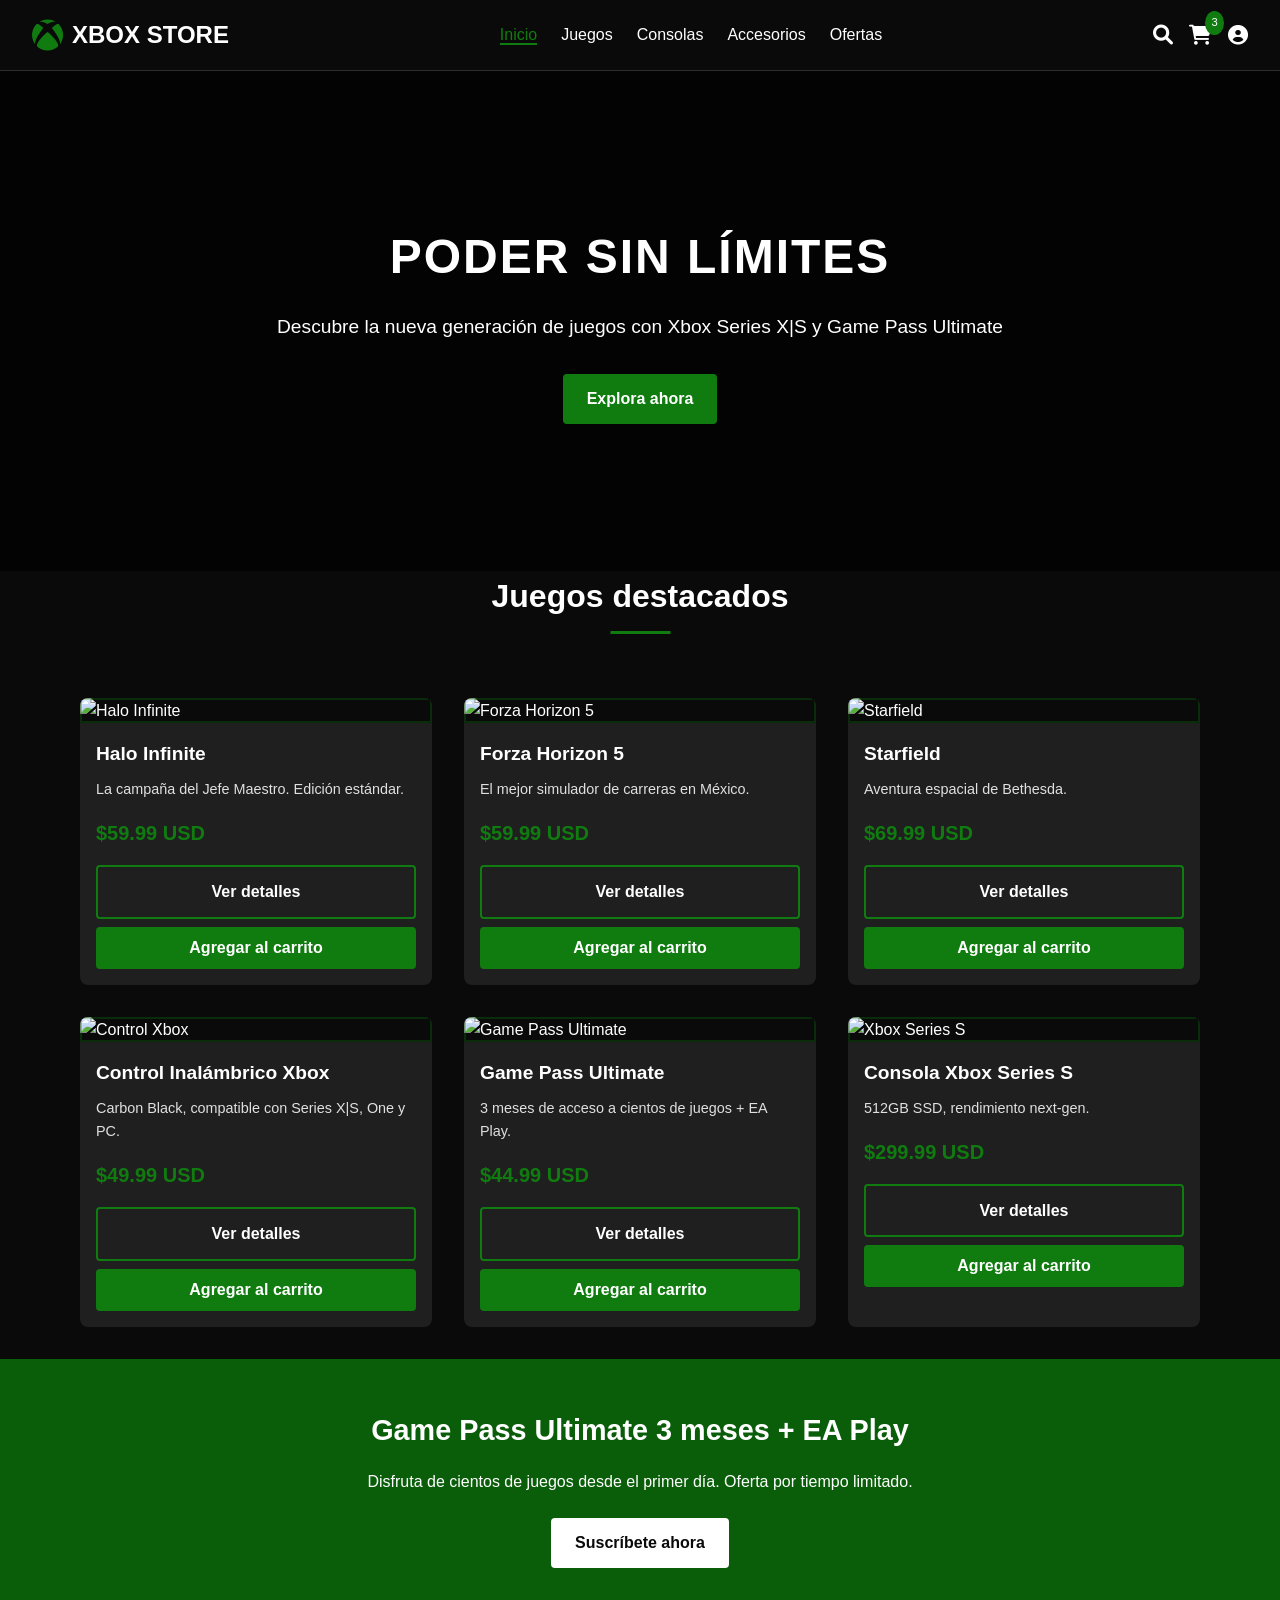
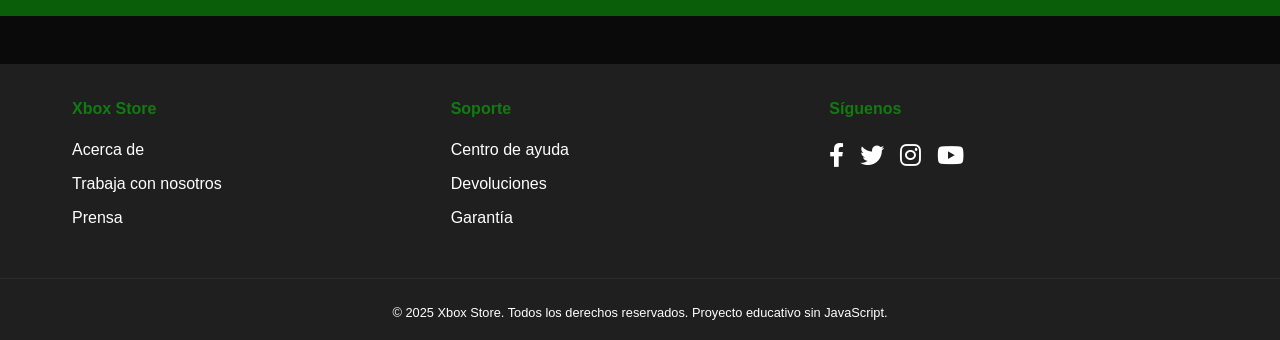
==== index.html @ f1bf9162 "rename Index.html to index.html" ====
<!DOCTYPE html>
<html lang="es">
<head>
    <meta charset="UTF-8">
    <meta name="viewport" content="width=device-width, initial-scale=1.0, user-scalable=yes">
    <title>Xbox Store | Inicio</title>
    <link rel="stylesheet" href="https://cdnjs.cloudflare.com/ajax/libs/font-awesome/6.0.0-beta3/css/all.min.css">
    <link rel="stylesheet" href="css/style.css">
</head>
<body>
    <header class="header">
        <div class="header__container">
            <div class="header__logo">
                <a href="index.html" class="logo-link">
                    <i class="fab fa-xbox"></i>
                    <span class="logo-text">XBOX STORE</span>
                </a>
            </div>
            <nav class="nav">
                <ul class="nav__list">
                    <li class="nav__item"><a href="index.html" class="nav__link nav__link--active">Inicio</a></li>
                    <li class="nav__item"><a href="juegos.html" class="nav__link">Juegos</a></li>
                    <li class="nav__item"><a href="consolas.html" class="nav__link">Consolas</a></li>
                    <li class="nav__item"><a href="accesorios.html" class="nav__link">Accesorios</a></li>
                    <li class="nav__item"><a href="ofertas.html" class="nav__link">Ofertas</a></li>
                </ul>
            </nav>
            <div class="header__actions">
                <a href="#" class="header__icon" aria-label="Buscar"><i class="fas fa-search"></i></a>
                <a href="carrito.html" class="header__icon header__cart" aria-label="Carrito">
                    <i class="fas fa-shopping-cart"></i>
                    <span class="cart-badge">3</span>
                </a>
                <a href="perfil.html" class="header__icon" aria-label="Mi perfil">
                    <i class="fas fa-user-circle"></i>
                </a>
            </div>
        </div>
    </header>

    <section class="hero">
        <div class="hero__content">
            <h1 class="hero__title">PODER SIN LÍMITES</h1>
            <p class="hero__subtitle">Descubre la nueva generación de juegos con Xbox Series X|S y Game Pass Ultimate</p>
            <a href="#" class="btn btn--primary">Explora ahora</a>
        </div>
    </section>

    <section class="featured">
        <div class="container">
            <h2 class="section-title">Juegos destacados</h2>
            <div class="product-grid">
                <!-- Producto 1: Halo Infinite -->
                <div class="product-card">
                    <div class="product-card__image">
                        <img src="https://placehold.co/300x400/107C10/white?text=HALO+INFINITE&font=montserrat" alt="Halo Infinite">
                    </div>
                    <div class="product-card__info">
                        <h3 class="product-card__title">Halo Infinite</h3>
                        <p class="product-card__description">La campaña del Jefe Maestro. Edición estándar.</p>
                        <div class="product-card__price">$59.99 USD</div>
                        <a href="producto.html" class="btn btn--secondary btn--block">Ver detalles</a>
                        <button class="btn btn--primary btn--block add-to-cart">Agregar al carrito</button>
                    </div>
                </div>
                <!-- Producto 2: Forza Horizon 5 -->
                <div class="product-card">
                    <div class="product-card__image">
                        <img src="https://placehold.co/300x400/107C10/white?text=FORZA+HORIZON+5&font=montserrat" alt="Forza Horizon 5">
                    </div>
                    <div class="product-card__info">
                        <h3 class="product-card__title">Forza Horizon 5</h3>
                        <p class="product-card__description">El mejor simulador de carreras en México.</p>
                        <div class="product-card__price">$59.99 USD</div>
                        <a href="producto.html" class="btn btn--secondary btn--block">Ver detalles</a>
                        <button class="btn btn--primary btn--block add-to-cart">Agregar al carrito</button>
                    </div>
                </div>
                <!-- Producto 3: Starfield -->
                <div class="product-card">
                    <div class="product-card__image">
                        <img src="https://placehold.co/300x400/107C10/white?text=STARFIELD&font=montserrat" alt="Starfield">
                    </div>
                    <div class="product-card__info">
                        <h3 class="product-card__title">Starfield</h3>
                        <p class="product-card__description">Aventura espacial de Bethesda.</p>
                        <div class="product-card__price">$69.99 USD</div>
                        <a href="producto.html" class="btn btn--secondary btn--block">Ver detalles</a>
                        <button class="btn btn--primary btn--block add-to-cart">Agregar al carrito</button>
                    </div>
                </div>
                <!-- Producto 4: Control Xbox -->
                <div class="product-card">
                    <div class="product-card__image">
                        <img src="https://placehold.co/300x400/107C10/white?text=XBOX+CONTROL&font=montserrat" alt="Control Xbox">
                    </div>
                    <div class="product-card__info">
                        <h3 class="product-card__title">Control Inalámbrico Xbox</h3>
                        <p class="product-card__description">Carbon Black, compatible con Series X|S, One y PC.</p>
                        <div class="product-card__price">$49.99 USD</div>
                        <a href="producto.html" class="btn btn--secondary btn--block">Ver detalles</a>
                        <button class="btn btn--primary btn--block add-to-cart">Agregar al carrito</button>
                    </div>
                </div>
                <!-- Producto 5: Game Pass Ultimate -->
                <div class="product-card">
                    <div class="product-card__image">
                        <img src="https://placehold.co/300x400/107C10/white?text=GAME+PASS+ULTIMATE&font=montserrat" alt="Game Pass Ultimate">
                    </div>
                    <div class="product-card__info">
                        <h3 class="product-card__title">Game Pass Ultimate</h3>
                        <p class="product-card__description">3 meses de acceso a cientos de juegos + EA Play.</p>
                        <div class="product-card__price">$44.99 USD</div>
                        <a href="producto.html" class="btn btn--secondary btn--block">Ver detalles</a>
                        <button class="btn btn--primary btn--block add-to-cart">Agregar al carrito</button>
                    </div>
                </div>
                <!-- Producto 6: Xbox Series S -->
                <div class="product-card">
                    <div class="product-card__image">
                        <img src="https://placehold.co/300x400/107C10/white?text=XBOX+SERIES+S&font=montserrat" alt="Xbox Series S">
                    </div>
                    <div class="product-card__info">
                        <h3 class="product-card__title">Consola Xbox Series S</h3>
                        <p class="product-card__description">512GB SSD, rendimiento next-gen.</p>
                        <div class="product-card__price">$299.99 USD</div>
                        <a href="producto.html" class="btn btn--secondary btn--block">Ver detalles</a>
                        <button class="btn btn--primary btn--block add-to-cart">Agregar al carrito</button>
                    </div>
                </div>
            </div>
        </div>
    </section>

    <section class="offer-banner">
        <div class="offer-banner__content">
            <h2>Game Pass Ultimate 3 meses + EA Play</h2>
            <p>Disfruta de cientos de juegos desde el primer día. Oferta por tiempo limitado.</p>
            <a href="#" class="btn btn--light">Suscríbete ahora</a>
        </div>
    </section>

    <footer class="footer">
        <div class="footer__container">
            <div class="footer__col">
                <h4>Xbox Store</h4>
                <ul><li><a href="#">Acerca de</a></li><li><a href="#">Trabaja con nosotros</a></li><li><a href="#">Prensa</a></li></ul>
            </div>
            <div class="footer__col">
                <h4>Soporte</h4>
                <ul><li><a href="#">Centro de ayuda</a></li><li><a href="#">Devoluciones</a></li><li><a href="#">Garantía</a></li></ul>
            </div>
            <div class="footer__col">
                <h4>Síguenos</h4>
                <div class="social-icons">
                    <a href="#" aria-label="Facebook"><i class="fab fa-facebook-f"></i></a>
                    <a href="#" aria-label="Twitter"><i class="fab fa-twitter"></i></a>
                    <a href="#" aria-label="Instagram"><i class="fab fa-instagram"></i></a>
                    <a href="#" aria-label="YouTube"><i class="fab fa-youtube"></i></a>
                </div>
            </div>
        </div>
        <div class="footer__bottom">
            <p>&copy; 2025 Xbox Store. Todos los derechos reservados. Proyecto educativo sin JavaScript.</p>
        </div>
    </footer>
</body>
</html>
---- css/style.css ----
* {
  margin: 0;
  padding: 0;
  box-sizing: border-box;
}

body {
  font-family: "Segoe UI", "Roboto", "Helvetica Neue", sans-serif;
  background-color: #0A0A0A;
  color: #FFFFFF;
  line-height: 1.6;
  overflow-x: hidden;
}

a {
  text-decoration: none;
  color: inherit;
  transition: color 0.2s ease;
}

ul {
  list-style: none;
}

img {
  max-width: 100%;
  height: auto;
  display: block;
}

.container {
  width: 90%;
  max-width: 1200px;
  margin: 0 auto;
  padding: 0 1rem;
}

.section-title {
  font-size: 2rem;
  text-align: center;
  margin-bottom: 2rem;
  position: relative;
  display: inline-block;
  left: 50%;
  transform: translateX(-50%);
}
.section-title::after {
  content: "";
  display: block;
  width: 60px;
  height: 3px;
  background: #107C10;
  margin: 0.5rem auto 0;
}

.btn {
  display: inline-block;
  padding: 0.75rem 1.5rem;
  font-weight: 600;
  text-align: center;
  cursor: pointer;
  border: none;
  border-radius: 4px;
  transition: 0.3s ease;
  font-size: 1rem;
}
.btn--primary {
  background-color: #107C10;
  color: #FFFFFF;
}
.btn--primary:hover {
  background-color: #0A5E0A;
  transform: translateY(-2px);
}
.btn--secondary {
  background-color: transparent;
  border: 2px solid #107C10;
  color: #FFFFFF;
}
.btn--secondary:hover {
  background-color: #107C10;
  color: #FFFFFF;
}
.btn--light {
  background-color: #FFFFFF;
  color: #0A0A0A;
}
.btn--light:hover {
  background-color: #E0E0E0;
}
.btn--block {
  display: block;
  width: 100%;
}
.btn--large {
  padding: 1rem 2rem;
  font-size: 1.1rem;
}

/* Header */
.header {
  background-color: #0A0A0A;
  border-bottom: 1px solid #2C2C2C;
  position: sticky;
  top: 0;
  z-index: 100;
}
.header__container {
  display: flex;
  justify-content: space-between;
  align-items: center;
  padding: 1rem 2rem;
  max-width: 1400px;
  margin: 0 auto;
  flex-wrap: wrap;
}
.header__logo .logo-link {
  display: flex;
  align-items: center;
  gap: 0.5rem;
  font-size: 1.5rem;
  font-weight: bold;
}
.header__logo .logo-link i {
  color: #107C10;
  font-size: 2rem;
}
.header .nav__list {
  display: flex;
  gap: 1.5rem;
}
.header .nav__link {
  font-weight: 500;
}
.header .nav__link:hover {
  color: #107C10;
}
.header .nav__link--active {
  color: #107C10;
  border-bottom: 2px solid #107C10;
}
.header__actions {
  display: flex;
  gap: 1rem;
  align-items: center;
}
.header__icon {
  font-size: 1.25rem;
  position: relative;
}
.header__icon:hover {
  color: #107C10;
}
.header .cart-badge {
  position: absolute;
  top: -8px;
  right: -12px;
  background-color: #107C10;
  color: white;
  border-radius: 50%;
  font-size: 0.7rem;
  padding: 0.2rem 0.4rem;
  min-width: 18px;
  text-align: center;
}
@media (max-width: 768px) {
  .header__container {
    flex-direction: column;
    gap: 1rem;
  }
  .header .nav__list {
    flex-wrap: wrap;
    justify-content: center;
  }
}

/* Product Card */
.product-grid {
  display: grid;
  grid-template-columns: repeat(auto-fill, minmax(280px, 1fr));
  gap: 2rem;
  margin: 2rem 0;
}

.product-card {
  background: #1F1F1F;
  border-radius: 8px;
  overflow: hidden;
  transition: transform 0.3s ease, box-shadow 0.3s ease;
}
.product-card:hover {
  transform: translateY(-5px);
  box-shadow: 0 8px 16px rgba(0, 0, 0, 0.3);
}
.product-card__image {
  background: #2C2C2C;
}
.product-card__image img {
  width: 100%;
  height: 250px;
  object-fit: cover;
}
.product-card__info {
  padding: 1rem;
}
.product-card__title {
  font-size: 1.2rem;
  margin-bottom: 0.5rem;
}
.product-card__description {
  color: #E0E0E0;
  font-size: 0.9rem;
  margin-bottom: 1rem;
}
.product-card__price {
  font-size: 1.25rem;
  font-weight: bold;
  color: #107C10;
  margin-bottom: 1rem;
}
.product-card .btn {
  margin-top: 0.5rem;
}

/* Hero */
.hero {
  background: linear-gradient(rgba(0, 0, 0, 0.7), rgba(0, 0, 0, 0.7)), url("https://placehold.co/1920x600/0A0A0A/107C10?text=Xbox+Series+X") center/cover no-repeat;
  min-height: 500px;
  display: flex;
  align-items: center;
  text-align: center;
}
.hero__content {
  max-width: 800px;
  margin: 0 auto;
  padding: 2rem;
}
.hero__title {
  font-size: 3rem;
  margin-bottom: 1rem;
  letter-spacing: 2px;
}
.hero__subtitle {
  font-size: 1.2rem;
  margin-bottom: 2rem;
}
@media (max-width: 768px) {
  .hero__title {
    font-size: 2rem;
  }
}

/* Offer Banner */
.offer-banner {
  background-color: #0A5E0A;
  text-align: center;
  padding: 3rem 1rem;
  margin: 2rem 0;
}
.offer-banner__content h2 {
  font-size: 1.8rem;
  margin-bottom: 1rem;
}
.offer-banner__content p {
  margin-bottom: 1.5rem;
}

/* Footer */
.footer {
  background-color: #1F1F1F;
  padding: 2rem 0 1rem;
  margin-top: 3rem;
}
.footer__container {
  display: flex;
  flex-wrap: wrap;
  justify-content: space-between;
  max-width: 1200px;
  margin: 0 auto;
  padding: 0 2rem;
}
.footer__col {
  flex: 1;
  min-width: 200px;
  margin-bottom: 1rem;
}
.footer__col h4 {
  margin-bottom: 1rem;
  color: #107C10;
}
.footer__col ul li {
  margin-bottom: 0.5rem;
}
.footer__col ul li a:hover {
  color: #107C10;
}
.footer .social-icons {
  display: flex;
  gap: 1rem;
}
.footer .social-icons a {
  font-size: 1.5rem;
}
.footer .social-icons a:hover {
  color: #107C10;
}
.footer__bottom {
  text-align: center;
  padding-top: 1.5rem;
  margin-top: 1.5rem;
  border-top: 1px solid #2C2C2C;
  font-size: 0.8rem;
}

/* Página de detalle producto */
.product-detail {
  padding: 2rem 0;
}
.product-detail .detail-container {
  display: flex;
  gap: 2rem;
  flex-wrap: wrap;
}
.product-detail__gallery {
  flex: 1;
  min-width: 300px;
  background: #2C2C2C;
  border-radius: 8px;
  overflow: hidden;
}
.product-detail__image {
  width: 100%;
  height: auto;
}
.product-detail__info {
  flex: 1;
  min-width: 300px;
}
.product-detail__title {
  font-size: 2rem;
  margin-bottom: 0.5rem;
}
.product-detail__rating {
  margin-bottom: 1rem;
}
.product-detail__rating i {
  color: gold;
}
.product-detail__rating span {
  margin-left: 0.5rem;
  color: #E0E0E0;
}
.product-detail__price {
  font-size: 2rem;
  color: #107C10;
  font-weight: bold;
  margin-bottom: 1rem;
}
.product-detail__description {
  margin-bottom: 1.5rem;
}
.product-detail__features {
  list-style: none;
  margin-bottom: 2rem;
}
.product-detail__features li {
  margin-bottom: 0.5rem;
}
.product-detail__features li i {
  color: #107C10;
  margin-right: 0.5rem;
}
.product-detail__actions .quantity-selector {
  display: flex;
  align-items: center;
  gap: 1rem;
  margin-bottom: 1rem;
}
.product-detail__actions .quantity-selector label {
  font-weight: bold;
}
.product-detail__actions .quantity-selector input {
  width: 60px;
  padding: 0.5rem;
  background: #2C2C2C;
  border: 1px solid #107C10;
  color: white;
  border-radius: 4px;
  text-align: center;
}
.product-detail__actions .quantity-selector .quantity-note {
  font-size: 0.7rem;
  color: #E0E0E0;
}
.product-detail__actions .btn {
  margin-bottom: 1rem;
}

/* Página de carrito */
.cart-page {
  padding: 2rem 0;
}
.cart-page__title {
  margin-bottom: 2rem;
}
.cart-page__title i {
  color: #107C10;
}
.cart-page .cart-content {
  display: flex;
  flex-wrap: wrap;
  gap: 2rem;
}
.cart-page .cart-table {
  flex: 2;
  min-width: 300px;
  background: #1F1F1F;
  border-radius: 8px;
  overflow-x: auto;
  width: 100%;
  border-collapse: collapse;
}
.cart-page .cart-table th,
.cart-page .cart-table td {
  padding: 1rem;
  text-align: left;
  border-bottom: 1px solid #2C2C2C;
}
.cart-page .cart-table th {
  background: #0A0A0A;
  color: #107C10;
}
.cart-page .cart-table__product {
  display: flex;
  align-items: center;
  gap: 1rem;
}
.cart-page .cart-table__product img {
  width: 60px;
  height: 60px;
  object-fit: cover;
  border-radius: 4px;
}
@media (max-width: 480px) {
  .cart-page .cart-table th,
  .cart-page .cart-table td {
    padding: 0.5rem;
    font-size: 0.8rem;
  }
  .cart-page .cart-table__product img {
    width: 40px;
    height: 40px;
  }
}
.cart-page .cart-summary {
  flex: 1;
  min-width: 280px;
  background: #1F1F1F;
  border-radius: 8px;
  padding: 1.5rem;
  height: fit-content;
}
.cart-page .cart-summary h3 {
  margin-bottom: 1rem;
  border-bottom: 1px solid #2C2C2C;
  padding-bottom: 0.5rem;
}
.cart-page .cart-summary__row {
  display: flex;
  justify-content: space-between;
  margin-bottom: 1rem;
}
.cart-page .cart-summary__total {
  font-size: 1.2rem;
  font-weight: bold;
  color: #107C10;
  border-top: 1px solid #2C2C2C;
  padding-top: 1rem;
  margin-top: 1rem;
}
.cart-page .cart-summary .btn {
  margin-top: 1rem;
}
.cart-page .cart-summary .cart-note {
  margin-top: 1rem;
  font-size: 0.7rem;
  color: #E0E0E0;
  text-align: center;
}

/* Related products */
.related-products {
  margin: 2rem 0;
}

/* ===== ESTILOS PARA PERFIL DE USUARIO ===== */
.profile-header {
  background: linear-gradient(135deg, #107C10, #0A5E0A);
  padding: 2rem 0;
  text-align: center;
}

.profile-avatar {
  width: 120px;
  height: 120px;
  background: #2C2C2C;
  border-radius: 50%;
  margin: 0 auto 1rem;
  display: flex;
  align-items: center;
  justify-content: center;
  border: 4px solid #FFFFFF;
}

.profile-avatar i {
  font-size: 4rem;
  color: #FFFFFF;
}

.profile-name {
  font-size: 1.8rem;
  margin-bottom: 0.5rem;
}

.profile-email {
  color: #E0E0E0;
  margin-bottom: 1rem;
}

.profile-stats {
  display: flex;
  justify-content: center;
  gap: 2rem;
  margin: 1rem 0;
}

.stat {
  text-align: center;
}

.stat-number {
  font-size: 1.5rem;
  font-weight: bold;
  color: #FFFFFF;
}

.stat-label {
  font-size: 0.8rem;
  color: #E0E0E0;
}

.profile-section {
  background: #1F1F1F;
  border-radius: 8px;
  padding: 1.5rem;
  margin-bottom: 2rem;
}

.profile-section h2 {
  margin-bottom: 1rem;
  border-bottom: 1px solid #2C2C2C;
  padding-bottom: 0.5rem;
}

.order-item {
  display: flex;
  justify-content: space-between;
  align-items: center;
  padding: 1rem 0;
  border-bottom: 1px solid #2C2C2C;
}

.order-item:last-child {
  border-bottom: none;
}

.order-info h3 {
  font-size: 1rem;
  margin-bottom: 0.25rem;
}

.order-info p {
  font-size: 0.8rem;
  color: #E0E0E0;
}

.order-status {
  background: #107C10;
  padding: 0.25rem 0.75rem;
  border-radius: 20px;
  font-size: 0.7rem;
  font-weight: bold;
}

.info-grid {
  display: grid;
  grid-template-columns: repeat(auto-fit, minmax(250px, 1fr));
  gap: 1rem;
}

.info-card {
  background: #2C2C2C;
  padding: 1rem;
  border-radius: 8px;
}

.info-card h3 {
  margin-bottom: 0.5rem;
  font-size: 1rem;
}

.info-card p {
  font-size: 0.9rem;
  color: #E0E0E0;
}

.btn-edit {
  background: transparent;
  border: 1px solid #107C10;
  color: #FFFFFF;
  padding: 0.25rem 0.75rem;
  border-radius: 4px;
  font-size: 0.7rem;
  cursor: pointer;
  margin-top: 0.5rem;
  display: inline-block;
  text-decoration: none;
}

.btn-edit:hover {
  background: #107C10;
}

/* Mejora para imágenes de productos - efecto carátula */
.product-card__image {
  position: relative;
  background: #0A0A0A;
  display: flex;
  align-items: center;
  justify-content: center;
}
.product-card__image img {
  width: 100%;
  height: auto;
  transition: transform 0.3s ease;
}
.product-card:hover .product-card__image img {
  transform: scale(1.02);
}
/* Simulación de un borde de carátula */
.product-card__image::after {
  content: '';
  position: absolute;
  top: 0;
  left: 0;
  right: 0;
  bottom: 0;
  box-shadow: inset 0 0 0 2px rgba(16,124,16,0.3);
  pointer-events: none;
}
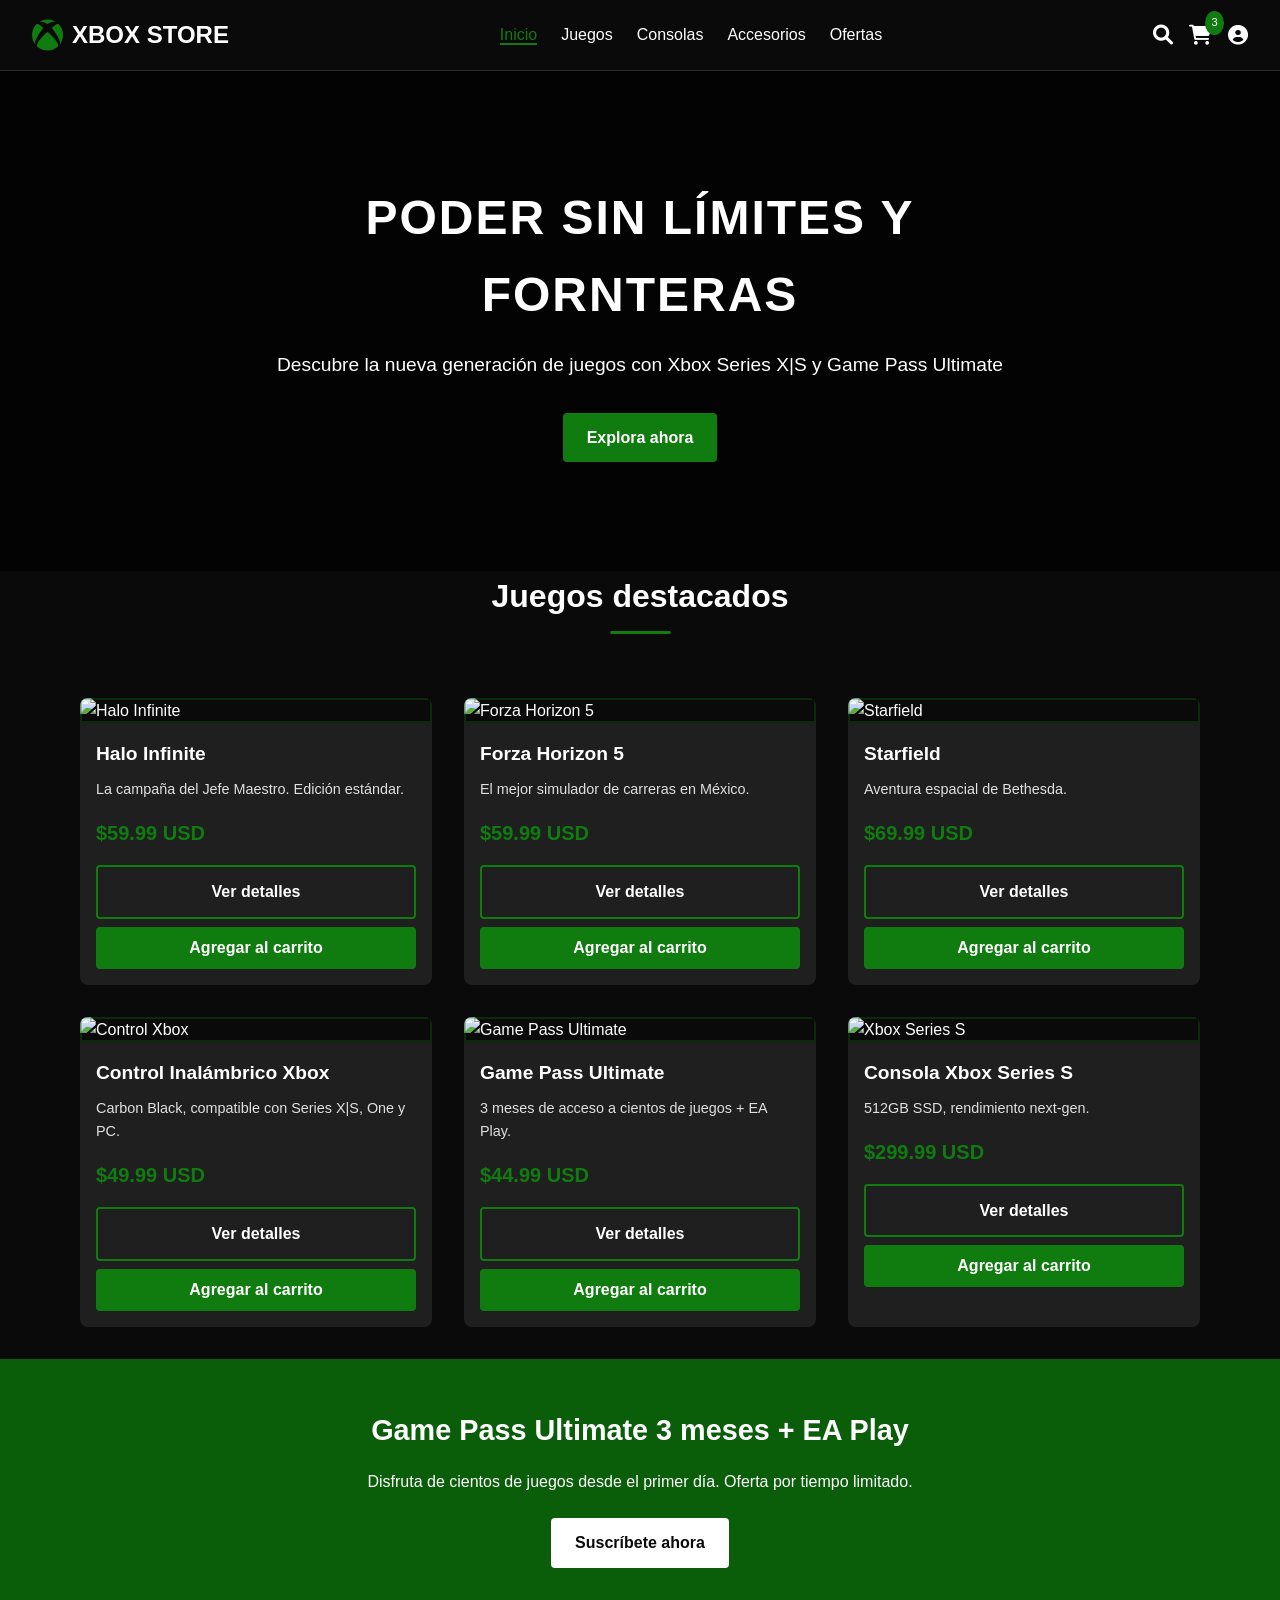
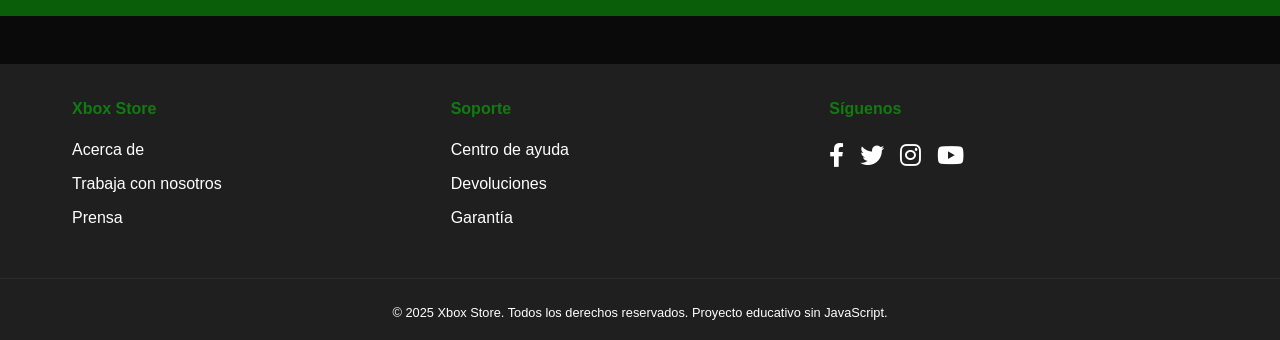
==== commit 1731278c: "Deploy for GitHub Pages" ====
--- a/index.html
+++ b/index.html
@@ -40,7 +40,7 @@
 
     <section class="hero">
         <div class="hero__content">
-            <h1 class="hero__title">PODER SIN LÍMITES</h1>
+            <h1 class="hero__title">PODER SIN LÍMITES Y FORNTERAS</h1>
             <p class="hero__subtitle">Descubre la nueva generación de juegos con Xbox Series X|S y Game Pass Ultimate</p>
             <a href="#" class="btn btn--primary">Explora ahora</a>
         </div>
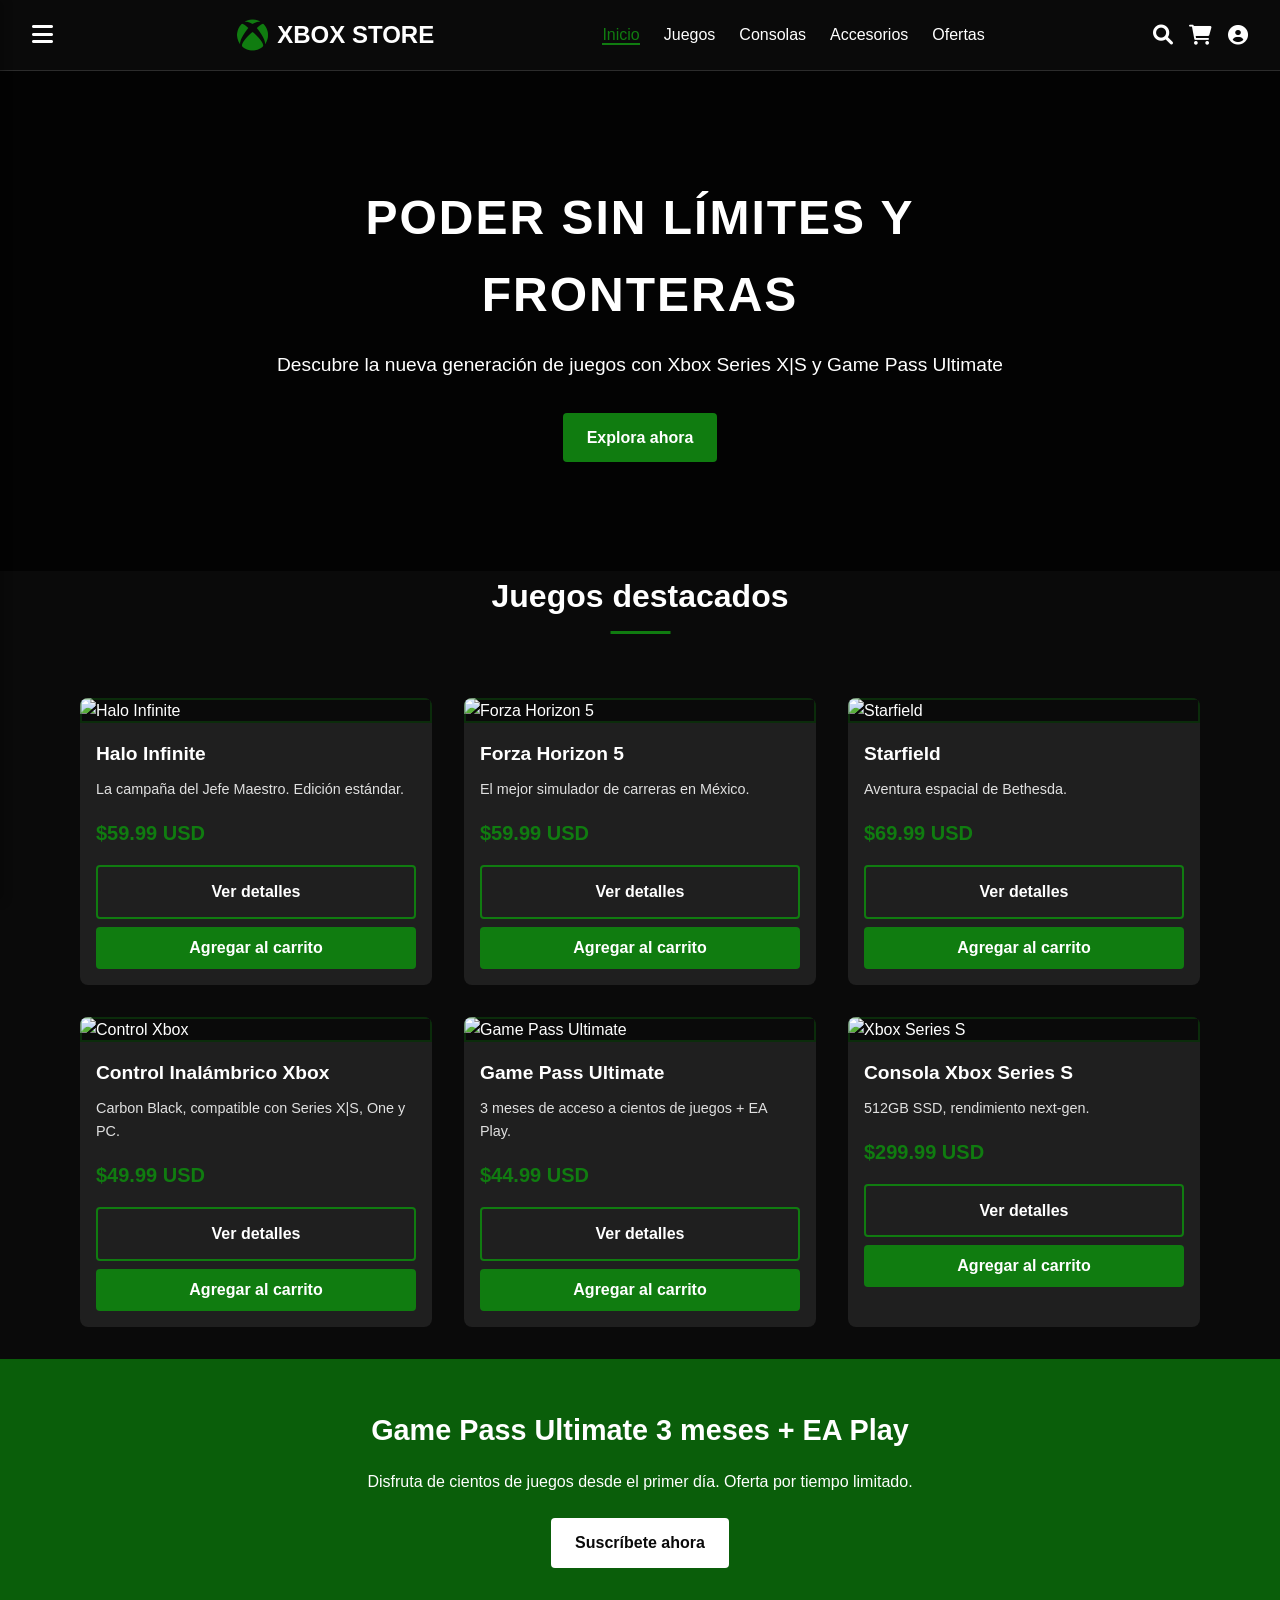
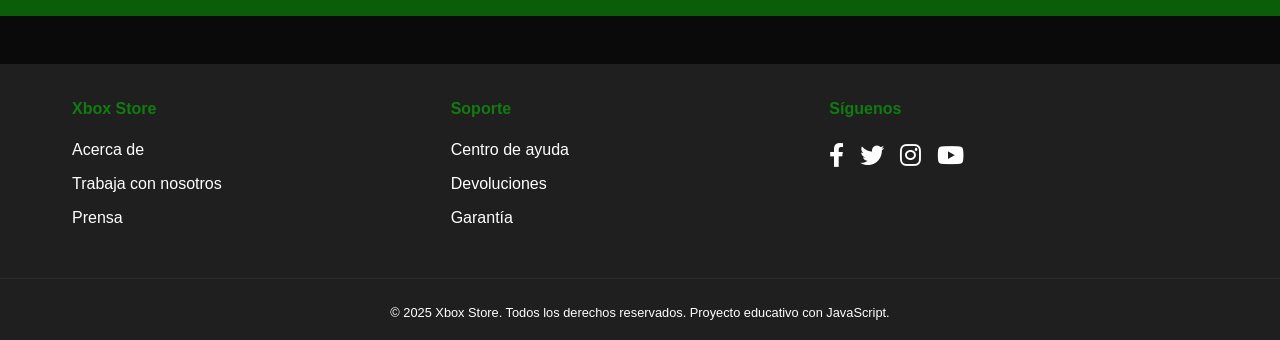
==== commit 97b01200: "se agrego js" ====
--- a/index.html
+++ b/index.html
@@ -10,6 +10,12 @@
 <body>
     <header class="header">
         <div class="header__container">
+            <!-- Botón izquierdo para abrir el carrito -->
+            <div class="header__left">
+                <button id="cart-drawer-trigger" class="header__icon menu-icon" aria-label="Abrir carrito">
+                    <i class="fas fa-bars"></i>
+                </button>
+            </div>
             <div class="header__logo">
                 <a href="index.html" class="logo-link">
                     <i class="fab fa-xbox"></i>
@@ -29,7 +35,7 @@
                 <a href="#" class="header__icon" aria-label="Buscar"><i class="fas fa-search"></i></a>
                 <a href="carrito.html" class="header__icon header__cart" aria-label="Carrito">
                     <i class="fas fa-shopping-cart"></i>
-                    <span class="cart-badge">3</span>
+                    <span class="cart-badge">0</span>
                 </a>
                 <a href="perfil.html" class="header__icon" aria-label="Mi perfil">
                     <i class="fas fa-user-circle"></i>
@@ -38,9 +44,29 @@
         </div>
     </header>
 
+    <!-- MENÚ LATERAL (CARRITO) -->
+    <div id="cart-drawer-overlay" class="drawer-overlay"></div>
+    <div id="cart-drawer" class="cart-drawer">
+        <div class="cart-drawer__header">
+            <h3>Mi Carrito</h3>
+            <button id="close-drawer" class="close-drawer-btn">&times;</button>
+        </div>
+        <div id="cart-items" class="cart-drawer__items">
+            <!-- Aquí se cargarán los productos dinámicamente -->
+        </div>
+        <div class="cart-drawer__footer">
+            <div class="cart-drawer__total">
+                <span>Total:</span>
+                <span id="cart-total">$0.00</span>
+            </div>
+            <button id="clear-cart-btn" class="btn btn--secondary btn--block">Vaciar carrito</button>
+            <a href="carrito.html" class="btn btn--primary btn--block">Ver carrito completo</a>
+        </div>
+    </div>
+
     <section class="hero">
         <div class="hero__content">
-            <h1 class="hero__title">PODER SIN LÍMITES Y FORNTERAS</h1>
+            <h1 class="hero__title">PODER SIN LÍMITES Y FRONTERAS</h1>
             <p class="hero__subtitle">Descubre la nueva generación de juegos con Xbox Series X|S y Game Pass Ultimate</p>
             <a href="#" class="btn btn--primary">Explora ahora</a>
         </div>
@@ -51,7 +77,7 @@
             <h2 class="section-title">Juegos destacados</h2>
             <div class="product-grid">
                 <!-- Producto 1: Halo Infinite -->
-                <div class="product-card">
+                <div class="product-card" data-id="halo-infinite">
                     <div class="product-card__image">
                         <img src="https://placehold.co/300x400/107C10/white?text=HALO+INFINITE&font=montserrat" alt="Halo Infinite">
                     </div>
@@ -64,7 +90,7 @@
                     </div>
                 </div>
                 <!-- Producto 2: Forza Horizon 5 -->
-                <div class="product-card">
+                <div class="product-card" data-id="forza-horizon-5">
                     <div class="product-card__image">
                         <img src="https://placehold.co/300x400/107C10/white?text=FORZA+HORIZON+5&font=montserrat" alt="Forza Horizon 5">
                     </div>
@@ -77,7 +103,7 @@
                     </div>
                 </div>
                 <!-- Producto 3: Starfield -->
-                <div class="product-card">
+                <div class="product-card" data-id="starfield">
                     <div class="product-card__image">
                         <img src="https://placehold.co/300x400/107C10/white?text=STARFIELD&font=montserrat" alt="Starfield">
                     </div>
@@ -90,7 +116,7 @@
                     </div>
                 </div>
                 <!-- Producto 4: Control Xbox -->
-                <div class="product-card">
+                <div class="product-card" data-id="xbox-control">
                     <div class="product-card__image">
                         <img src="https://placehold.co/300x400/107C10/white?text=XBOX+CONTROL&font=montserrat" alt="Control Xbox">
                     </div>
@@ -103,7 +129,7 @@
                     </div>
                 </div>
                 <!-- Producto 5: Game Pass Ultimate -->
-                <div class="product-card">
+                <div class="product-card" data-id="game-pass-ultimate">
                     <div class="product-card__image">
                         <img src="https://placehold.co/300x400/107C10/white?text=GAME+PASS+ULTIMATE&font=montserrat" alt="Game Pass Ultimate">
                     </div>
@@ -116,7 +142,7 @@
                     </div>
                 </div>
                 <!-- Producto 6: Xbox Series S -->
-                <div class="product-card">
+                <div class="product-card" data-id="xbox-series-s">
                     <div class="product-card__image">
                         <img src="https://placehold.co/300x400/107C10/white?text=XBOX+SERIES+S&font=montserrat" alt="Xbox Series S">
                     </div>
@@ -161,8 +187,10 @@
             </div>
         </div>
         <div class="footer__bottom">
-            <p>&copy; 2025 Xbox Store. Todos los derechos reservados. Proyecto educativo sin JavaScript.</p>
+            <p>&copy; 2025 Xbox Store. Todos los derechos reservados. Proyecto educativo con JavaScript.</p>
         </div>
     </footer>
+
+    <script src="js/main.js"></script>
 </body>
 </html>
--- a/css/style.css
+++ b/css/style.css
@@ -312,7 +312,7 @@
   font-size: 0.8rem;
 }
 
-/* Página de detalle producto */
+/* PÃ¡gina de detalle producto */
 .product-detail {
   padding: 2rem 0;
 }
@@ -396,7 +396,7 @@
   margin-bottom: 1rem;
 }
 
-/* Página de carrito */
+/* PÃ¡gina de carrito */
 .cart-page {
   padding: 2rem 0;
 }
@@ -631,7 +631,7 @@
   background: #107C10;
 }
 
-/* Mejora para imágenes de productos - efecto carátula */
+/* Mejora para imÃ¡genes de productos - efecto carÃ¡tula */
 .product-card__image {
   position: relative;
   background: #0A0A0A;
@@ -647,7 +647,7 @@
 .product-card:hover .product-card__image img {
   transform: scale(1.02);
 }
-/* Simulación de un borde de carátula */
+/* SimulaciÃ³n de un borde de carÃ¡tula */
 .product-card__image::after {
   content: '';
   position: absolute;
@@ -657,4 +657,131 @@
   bottom: 0;
   box-shadow: inset 0 0 0 2px rgba(16,124,16,0.3);
   pointer-events: none;
+}
+
+/* ===== MENÚ LATERAL (CARRITO) ===== */
+.header__left {
+  display: flex;
+  align-items: center;
+}
+.menu-icon {
+  background: none;
+  border: none;
+  cursor: pointer;
+  font-size: 1.5rem;
+  color: white;
+  margin-right: 1rem;
+}
+.menu-icon:hover {
+  color: #107C10;
+}
+
+.drawer-overlay {
+  position: fixed;
+  top: 0;
+  left: 0;
+  width: 100%;
+  height: 100%;
+  background: rgba(0, 0, 0, 0.5);
+  z-index: 1000;
+  opacity: 0;
+  visibility: hidden;
+  transition: opacity 0.3s ease, visibility 0.3s ease;
+}
+.drawer-overlay.active {
+  opacity: 1;
+  visibility: visible;
+}
+
+.cart-drawer {
+  position: fixed;
+  top: 0;
+  left: -400px;
+  width: 100%;
+  max-width: 400px;
+  height: 100%;
+  background: #1F1F1F;
+  z-index: 1001;
+  transition: left 0.3s ease;
+  display: flex;
+  flex-direction: column;
+  box-shadow: 2px 0 10px rgba(0, 0, 0, 0.3);
+}
+.cart-drawer.open {
+  left: 0;
+}
+.cart-drawer__header {
+  padding: 1rem;
+  border-bottom: 1px solid #2C2C2C;
+  display: flex;
+  justify-content: space-between;
+  align-items: center;
+}
+.cart-drawer__header h3 {
+  margin: 0;
+  color: #107C10;
+}
+.close-drawer-btn {
+  background: none;
+  border: none;
+  font-size: 1.8rem;
+  cursor: pointer;
+  color: white;
+  transition: color 0.2s;
+}
+.close-drawer-btn:hover {
+  color: #107C10;
+}
+.cart-drawer__items {
+  flex: 1;
+  overflow-y: auto;
+  padding: 1rem;
+}
+.empty-cart {
+  text-align: center;
+  color: #E0E0E0;
+  padding: 2rem;
+}
+.cart-item {
+  display: flex;
+  justify-content: space-between;
+  align-items: center;
+  padding: 1rem 0;
+  border-bottom: 1px solid #2C2C2C;
+}
+.cart-item__info h4 {
+  font-size: 1rem;
+  margin-bottom: 0.25rem;
+}
+.cart-item__info p {
+  font-size: 0.8rem;
+  color: #E0E0E0;
+}
+.cart-item__remove {
+  background: none;
+  border: none;
+  cursor: pointer;
+  font-size: 1.2rem;
+  color: #ff4444;
+  transition: transform 0.2s;
+}
+.cart-item__remove:hover {
+  transform: scale(1.1);
+}
+.cart-drawer__footer {
+  padding: 1rem;
+  border-top: 1px solid #2C2C2C;
+}
+.cart-drawer__total {
+  display: flex;
+  justify-content: space-between;
+  font-size: 1.2rem;
+  font-weight: bold;
+  margin-bottom: 1rem;
+}
+.cart-drawer__total span:last-child {
+  color: #107C10;
+}
+.cart-drawer__footer .btn {
+  margin-top: 0.5rem;
 }
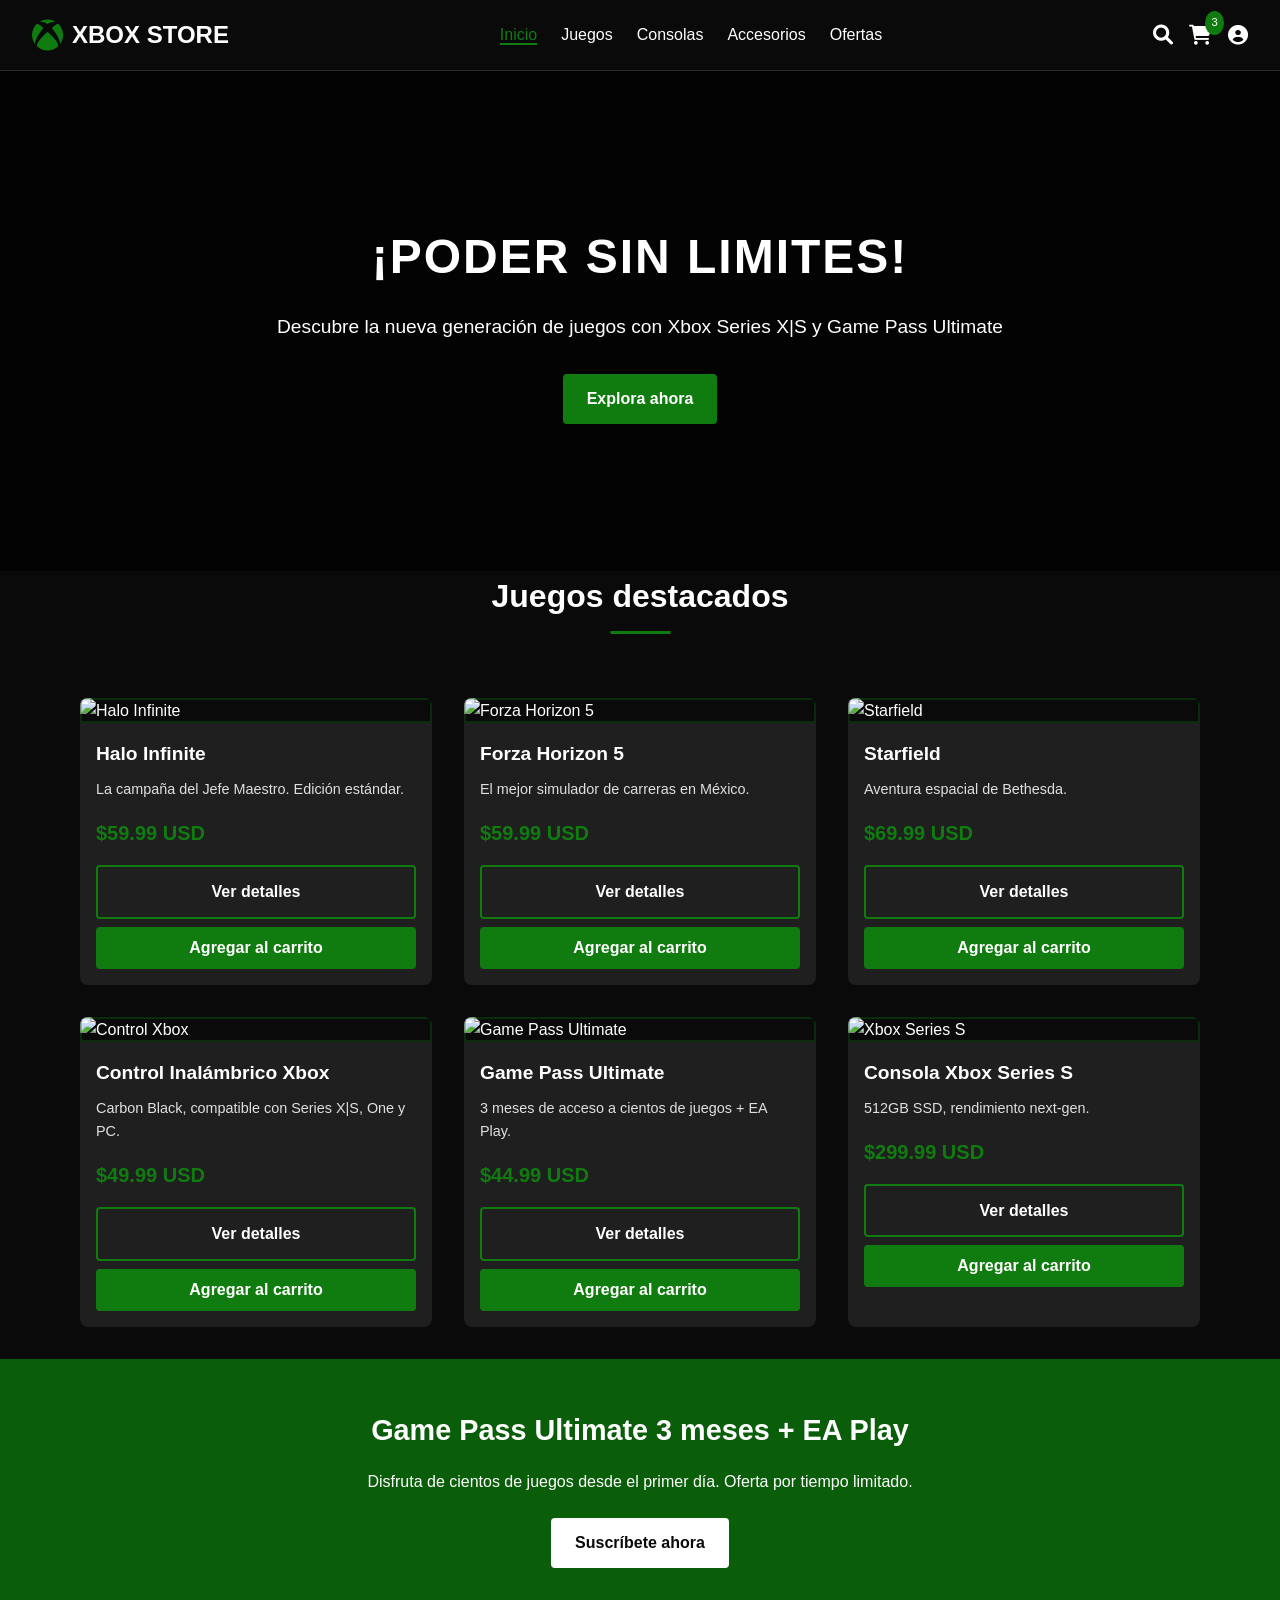
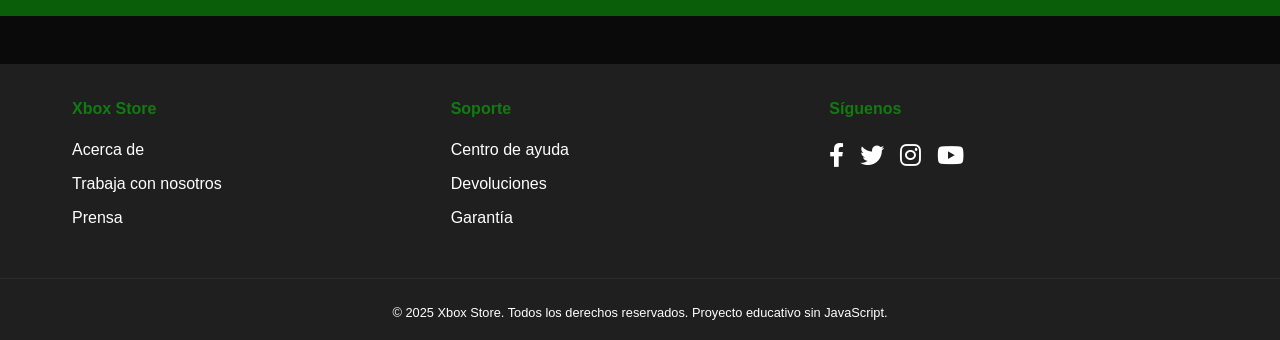
==== commit 795191a7: "Merge pull request #8 from MarkBettley/gh-pages Agregar funcionalidad de carrito con menú lateral, b" ====
--- a/index.html
+++ b/index.html
@@ -10,12 +10,6 @@
 <body>
     <header class="header">
         <div class="header__container">
-            <!-- Botón izquierdo para abrir el carrito -->
-            <div class="header__left">
-                <button id="cart-drawer-trigger" class="header__icon menu-icon" aria-label="Abrir carrito">
-                    <i class="fas fa-bars"></i>
-                </button>
-            </div>
             <div class="header__logo">
                 <a href="index.html" class="logo-link">
                     <i class="fab fa-xbox"></i>
@@ -35,7 +29,7 @@
                 <a href="#" class="header__icon" aria-label="Buscar"><i class="fas fa-search"></i></a>
                 <a href="carrito.html" class="header__icon header__cart" aria-label="Carrito">
                     <i class="fas fa-shopping-cart"></i>
-                    <span class="cart-badge">0</span>
+                    <span class="cart-badge">3</span>
                 </a>
                 <a href="perfil.html" class="header__icon" aria-label="Mi perfil">
                     <i class="fas fa-user-circle"></i>
@@ -44,29 +38,9 @@
         </div>
     </header>
 
-    <!-- MENÚ LATERAL (CARRITO) -->
-    <div id="cart-drawer-overlay" class="drawer-overlay"></div>
-    <div id="cart-drawer" class="cart-drawer">
-        <div class="cart-drawer__header">
-            <h3>Mi Carrito</h3>
-            <button id="close-drawer" class="close-drawer-btn">&times;</button>
-        </div>
-        <div id="cart-items" class="cart-drawer__items">
-            <!-- Aquí se cargarán los productos dinámicamente -->
-        </div>
-        <div class="cart-drawer__footer">
-            <div class="cart-drawer__total">
-                <span>Total:</span>
-                <span id="cart-total">$0.00</span>
-            </div>
-            <button id="clear-cart-btn" class="btn btn--secondary btn--block">Vaciar carrito</button>
-            <a href="carrito.html" class="btn btn--primary btn--block">Ver carrito completo</a>
-        </div>
-    </div>
-
     <section class="hero">
         <div class="hero__content">
-            <h1 class="hero__title">PODER SIN LÍMITES Y FRONTERAS</h1>
+            <h1 class="hero__title">¡PODER SIN LIMITES!</h1>
             <p class="hero__subtitle">Descubre la nueva generación de juegos con Xbox Series X|S y Game Pass Ultimate</p>
             <a href="#" class="btn btn--primary">Explora ahora</a>
         </div>
@@ -77,7 +51,7 @@
             <h2 class="section-title">Juegos destacados</h2>
             <div class="product-grid">
                 <!-- Producto 1: Halo Infinite -->
-                <div class="product-card" data-id="halo-infinite">
+                <div class="product-card">
                     <div class="product-card__image">
                         <img src="https://placehold.co/300x400/107C10/white?text=HALO+INFINITE&font=montserrat" alt="Halo Infinite">
                     </div>
@@ -90,7 +64,7 @@
                     </div>
                 </div>
                 <!-- Producto 2: Forza Horizon 5 -->
-                <div class="product-card" data-id="forza-horizon-5">
+                <div class="product-card">
                     <div class="product-card__image">
                         <img src="https://placehold.co/300x400/107C10/white?text=FORZA+HORIZON+5&font=montserrat" alt="Forza Horizon 5">
                     </div>
@@ -103,7 +77,7 @@
                     </div>
                 </div>
                 <!-- Producto 3: Starfield -->
-                <div class="product-card" data-id="starfield">
+                <div class="product-card">
                     <div class="product-card__image">
                         <img src="https://placehold.co/300x400/107C10/white?text=STARFIELD&font=montserrat" alt="Starfield">
                     </div>
@@ -116,7 +90,7 @@
                     </div>
                 </div>
                 <!-- Producto 4: Control Xbox -->
-                <div class="product-card" data-id="xbox-control">
+                <div class="product-card">
                     <div class="product-card__image">
                         <img src="https://placehold.co/300x400/107C10/white?text=XBOX+CONTROL&font=montserrat" alt="Control Xbox">
                     </div>
@@ -129,7 +103,7 @@
                     </div>
                 </div>
                 <!-- Producto 5: Game Pass Ultimate -->
-                <div class="product-card" data-id="game-pass-ultimate">
+                <div class="product-card">
                     <div class="product-card__image">
                         <img src="https://placehold.co/300x400/107C10/white?text=GAME+PASS+ULTIMATE&font=montserrat" alt="Game Pass Ultimate">
                     </div>
@@ -142,7 +116,7 @@
                     </div>
                 </div>
                 <!-- Producto 6: Xbox Series S -->
-                <div class="product-card" data-id="xbox-series-s">
+                <div class="product-card">
                     <div class="product-card__image">
                         <img src="https://placehold.co/300x400/107C10/white?text=XBOX+SERIES+S&font=montserrat" alt="Xbox Series S">
                     </div>
@@ -187,10 +161,8 @@
             </div>
         </div>
         <div class="footer__bottom">
-            <p>&copy; 2025 Xbox Store. Todos los derechos reservados. Proyecto educativo con JavaScript.</p>
+            <p>&copy; 2025 Xbox Store. Todos los derechos reservados. Proyecto educativo sin JavaScript.</p>
         </div>
     </footer>
-
-    <script src="js/main.js"></script>
 </body>
-</html>+</html>
